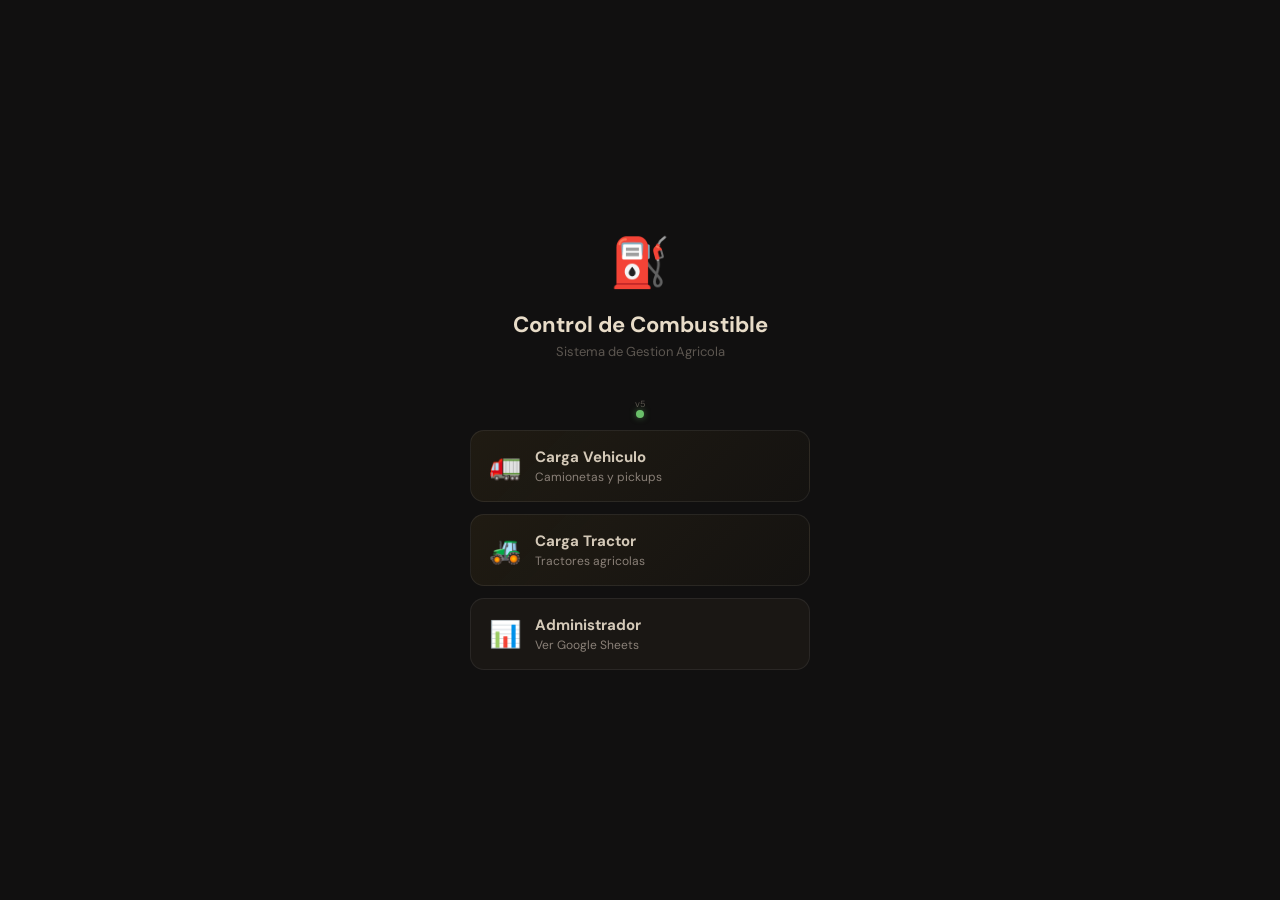
==== docs/index.html @ e3cd115c "Add performance alerts, better GPS, real Sheet link 1. Geolocation: uses watchPosition for GPS lock " ====
<!DOCTYPE html>
<html lang="es">
<head>
  <meta charset="UTF-8">
  <meta name="viewport" content="width=device-width, initial-scale=1.0, user-scalable=no">
  <meta name="theme-color" content="#d4a437">
  <meta name="apple-mobile-web-app-capable" content="yes">
  <meta name="apple-mobile-web-app-status-bar-style" content="black-translucent">
  <title>Control de Combustible</title>
  <link rel="manifest" href="manifest.json">
  <link rel="icon" href="icon.svg" type="image/svg+xml">
  <link rel="apple-touch-icon" href="icon-192.png">
  <link href="https://fonts.googleapis.com/css2?family=DM+Sans:wght@400;500;600;700&display=swap" rel="stylesheet">
  <link rel="stylesheet" href="styles.css">
</head>
<body>

  <!-- ═══ PANTALLA: Seleccionar Rol ═══ -->
  <div id="screen-role" class="screen active">
    <div class="role-container">
      <div class="role-logo">&#9981;</div>
      <h1 class="role-title">Control de Combustible</h1>
      <p class="role-subtitle">Sistema de Gestion Agricola</p>
      <p style="font-size:9px;color:#5c5650;margin-top:2px" id="app-version">v5</p>
      <div class="status-bar">
        <span id="status-dot" class="status-dot online" title="Conectado"></span>
        <span id="queue-badge" class="queue-badge hidden">0 pendientes</span>
      </div>
      <div class="role-buttons">
        <button class="role-btn role-btn--primary" onclick="selectRole('vehicle')">
          <span class="role-btn-icon">&#x1F69B;</span>
          <div><div class="role-btn-title">Carga Vehiculo</div><div class="role-btn-desc">Camionetas y pickups</div></div>
        </button>
        <button class="role-btn role-btn--primary" onclick="selectRole('tractor')">
          <span class="role-btn-icon">&#x1F69C;</span>
          <div><div class="role-btn-title">Carga Tractor</div><div class="role-btn-desc">Tractores agricolas</div></div>
        </button>
        <button class="role-btn role-btn--secondary" onclick="showPinDialog()">
          <span class="role-btn-icon">&#x1F4CA;</span>
          <div><div class="role-btn-title">Administrador</div><div class="role-btn-desc">Ver Google Sheets</div></div>
        </button>
      </div>
      <!-- PIN dialog -->
      <div id="pin-dialog" class="pin-dialog hidden">
        <div class="pin-label">PIN de administrador</div>
        <input type="password" id="pin-input" inputmode="numeric" maxlength="6" placeholder="----" class="pin-input" onkeydown="if(event.key==='Enter')tryPin()">
        <div id="pin-error" class="pin-error hidden">PIN incorrecto</div>
        <div class="pin-actions">
          <button class="btn btn--outline" onclick="hidePinDialog()">Cancelar</button>
          <button class="btn btn--gold" onclick="tryPin()">Entrar</button>
        </div>
      </div>
    </div>
  </div>

  <!-- ═══ PANTALLA: Operador Vehiculo ═══ -->
  <div id="screen-vehicle" class="screen">
    <header class="topbar">
      <div class="topbar-left">
        <span class="topbar-icon">&#x1F69B;</span>
        <div><div class="topbar-title">Carga Vehiculo</div><div class="topbar-sub">Control de Combustible</div></div>
      </div>
      <button class="btn btn--outline btn--sm" onclick="goHome()">Salir</button>
    </header>
    <div class="content">
      <!-- Paso 1: Operador y vehiculo -->
      <div class="card fade-up">
        <div class="step-header"><div class="step-num">1</div><div class="step-title">Quien eres y que camioneta?</div></div>
        <div class="form-group">
          <label class="label">Tu nombre</label>
          <select id="v-operator" class="input" onchange="vehicleStep1Check()"><option value="">Selecciona...</option></select>
        </div>
        <div class="form-group">
          <label class="label">Camioneta</label>
          <select id="v-vehicle" class="input" onchange="onVehicleChange()"><option value="">Selecciona...</option></select>
        </div>
      </div>
      <!-- Paso 2: Foto ticket -->
      <div id="v-step2" class="card fade-up hidden">
        <div class="step-header"><div class="step-num">2</div><div class="step-title">Foto del ticket</div></div>
        <div id="v-photo-area" class="photo-area" onclick="document.getElementById('v-file').click()">
          <input type="file" id="v-file" accept="image/*" capture="environment" style="display:none" onchange="handleVehiclePhoto(this)">
          <div id="v-photo-empty" class="photo-empty">
            <div class="photo-icon">&#x1F4F8;</div>
            <div class="photo-cta">Toca para tomar foto</div>
            <div class="photo-hint">La IA lee los datos automaticamente</div>
          </div>
          <div id="v-photo-preview" class="photo-preview hidden">
            <img id="v-preview-img" class="photo-thumb" alt="ticket">
            <div id="v-scan-status" class="scan-status"></div>
          </div>
        </div>
        <button id="v-continue-btn" class="btn btn--gold btn--full hidden" onclick="vehicleGoStep3()">Continuar &rarr;</button>
        <!-- Manual entry fallback -->
        <button id="v-manual-btn" class="btn btn--outline btn--full mt-12" onclick="toggleManualEntry()" style="font-size:13px">Ingresar datos manualmente</button>
        <div id="v-manual-fields" class="hidden mt-12">
          <div class="form-row">
            <div class="form-group"><label class="label">Gasolinera</label><input type="text" id="v-station" class="input" placeholder="Ej: Pemex Tala"></div>
            <div class="form-group"><label class="label">Combustible</label>
              <select id="v-fuelType" class="input"><option value="magna">Magna</option><option value="premium">Premium</option><option value="diesel">Diesel</option></select>
            </div>
          </div>
          <div class="form-row">
            <div class="form-group"><label class="label">Litros</label><input type="number" id="v-liters" class="input" inputmode="decimal" step="0.1" placeholder="45.5"></div>
            <div class="form-group"><label class="label">Precio/Litro</label><input type="number" id="v-price" class="input" inputmode="decimal" step="0.01" placeholder="24.51"></div>
          </div>
          <div class="form-group"><label class="label">Total $</label><input type="number" id="v-total" class="input" inputmode="decimal" step="0.01" placeholder="1115.25"></div>
          <button class="btn btn--gold btn--full mt-12" onclick="applyManualVehicle()">Aplicar datos &rarr;</button>
        </div>
      </div>
      <!-- Paso 3: Odometro -->
      <div id="v-step3" class="card fade-up hidden">
        <div class="step-header"><div class="step-num">3</div><div class="step-title">Km del odometro</div></div>
        <div id="v-km-loading" class="info-box hidden">Consultando ultimo registro...</div>
        <div id="v-km-prev-box" class="info-box info-box--green hidden">Ultimo registro: <strong id="v-km-prev-val"></strong></div>
        <div id="v-km-first" class="info-box info-box--blue hidden">Primer registro de esta camioneta</div>
        <div class="form-group">
          <label class="label">Km actual</label>
          <input type="number" id="v-km" class="input input--big" inputmode="numeric" placeholder="Ej: 85420" oninput="vehicleValidateKm()">
        </div>
        <div id="v-km-error" class="error-msg hidden"></div>
        <div id="v-geo" class="geo-tag hidden"></div>
        <button id="v-save-btn" class="btn btn--gold btn--full btn--lg mt-16" disabled onclick="saveVehicle()">Completa todos los pasos</button>
      </div>
    </div>
  </div>

  <!-- ═══ PANTALLA: Operador Tractor ═══ -->
  <div id="screen-tractor" class="screen">
    <header class="topbar">
      <div class="topbar-left">
        <span class="topbar-icon">&#x1F69C;</span>
        <div><div class="topbar-title">Carga Tractor</div><div class="topbar-sub">Control de Combustible</div></div>
      </div>
      <button class="btn btn--outline btn--sm" onclick="goHome()">Salir</button>
    </header>
    <div class="content">
      <!-- Paso 1 -->
      <div class="card fade-up">
        <div class="step-header"><div class="step-num">1</div><div class="step-title">Quien eres y que tractor?</div></div>
        <div class="form-group">
          <label class="label">Tu nombre</label>
          <select id="t-operator" class="input" onchange="tractorStep1Check()"><option value="">Selecciona...</option></select>
        </div>
        <div class="form-group">
          <label class="label">Tractor</label>
          <select id="t-tractor" class="input" onchange="onTractorChange()"><option value="">Selecciona...</option></select>
        </div>
      </div>
      <!-- Paso 2 -->
      <div id="t-step2" class="card fade-up hidden">
        <div class="step-header"><div class="step-num">2</div><div class="step-title">Combustible y horometro</div></div>
        <div class="form-row">
          <div class="form-group"><label class="label">Litros cargados</label><input type="number" id="t-liters" class="input" inputmode="decimal" step="0.1" placeholder="Ej: 45.5" oninput="tractorCalcTotal()"></div>
          <div class="form-group"><label class="label">Precio diesel ($/L)</label><input type="number" id="t-price" class="input" inputmode="decimal" step="0.01" placeholder="Ej: 24.50" oninput="tractorCalcTotal()"></div>
        </div>
        <div id="t-total-box" class="cost-box hidden">
          <span class="cost-label">Costo total</span>
          <span id="t-total-val" class="cost-value"></span>
        </div>
        <div class="divider"></div>
        <div id="t-hr-loading" class="info-box hidden">Consultando ultimo horometro...</div>
        <div id="t-hr-prev-box" class="info-box info-box--green hidden">Ultimo horometro: <strong id="t-hr-prev-val"></strong></div>
        <div id="t-hr-first" class="info-box info-box--blue hidden">Primer registro de este tractor</div>
        <div class="form-group">
          <label class="label">Horometro actual</label>
          <input type="number" id="t-hr" class="input input--big" inputmode="decimal" step="0.1" placeholder="Ej: 1250.5" oninput="tractorValidateHr()">
        </div>
        <div id="t-hr-error" class="error-msg hidden"></div>
        <div id="t-stats" class="stats-row hidden">
          <div class="stat"><div class="stat-label">Hrs trabajadas</div><div id="t-stat-hrs" class="stat-val"></div></div>
          <div class="stat"><div class="stat-label">Consumo</div><div id="t-stat-lph" class="stat-val stat-val--orange"></div></div>
          <div class="stat"><div class="stat-label">Costo/hr</div><div id="t-stat-costhr" class="stat-val stat-val--blue"></div></div>
        </div>
        <div id="t-geo" class="geo-tag hidden"></div>
        <button id="t-save-btn" class="btn btn--gold btn--full btn--lg mt-16" disabled onclick="saveTractor()">Completa todos los campos</button>
      </div>
    </div>
  </div>

  <!-- ═══ PANTALLA: Admin ═══ -->
  <div id="screen-admin" class="screen">
    <div class="center-container">
      <div class="admin-icon">&#x1F4CA;</div>
      <h2 class="admin-title">Panel de Administrador</h2>
      <p class="admin-desc">Todos los datos se guardan directamente en Google Sheets. Ahi puedes ver el historial completo, crear graficas, filtrar por vehiculo, operador o fecha, y ver las alertas de rendimiento.</p>
      <p class="admin-legend"><span class="legend-green">Verde</span> = normal, <span class="legend-red">Rojo</span> = bajo rendimiento, <span class="legend-purple">Morado</span> = sospechoso.</p>
      <a id="admin-sheets-link" href="https://docs.google.com/spreadsheets/d/1sVFdHmkCRc_uP7A-TU8l70p5e4DJlM_Be8Zr-iEj97k/edit" target="_blank" rel="noopener" class="btn btn--gold btn--lg">Abrir Google Sheets</a>
      <button class="btn btn--outline mt-16" onclick="goHome()">&larr; Volver</button>
    </div>
  </div>

  <!-- ═══ PANTALLA: Exito ═══ -->
  <div id="screen-success" class="screen">
    <div class="center-container fade-up">
      <div class="success-icon">&#x2705;</div>
      <div class="success-title">Registro guardado!</div>
      <div class="success-desc">Los datos ya estan en Google Sheets</div>
      <div id="success-alert" class="hidden"></div>
      <div class="success-hint">Puedes registrar otra carga o salir</div>
      <div class="success-actions">
        <button class="btn btn--gold" id="success-new-btn">Nueva Carga</button>
        <button class="btn btn--outline" onclick="goHome()">Salir</button>
      </div>
    </div>
  </div>

  <script src="app.js?v=9"></script>
</body>
</html>
---- docs/styles.css ----
/* ═══ RESET & BASE ═══ */
*, *::before, *::after { box-sizing: border-box; margin: 0; padding: 0; }
html { font-size: 16px; -webkit-tap-highlight-color: transparent; }
body { font-family: 'DM Sans', sans-serif; background: #111010; color: #d4c9b8; min-height: 100vh; overflow-x: hidden; }
select option { background: #1a1714; color: #d4c9b8; }
input:focus, select:focus { border-color: rgba(212,164,55,0.45) !important; outline: none; }
::-webkit-scrollbar { width: 5px; }
::-webkit-scrollbar-thumb { background: rgba(255,255,255,0.1); border-radius: 3px; }

/* ═══ ANIMATIONS ═══ */
@keyframes fadeUp { from { opacity: 0; transform: translateY(12px); } to { opacity: 1; transform: translateY(0); } }
@keyframes pulse { 0%,100% { opacity: .4; } 50% { opacity: 1; } }
@keyframes spin { to { transform: rotate(360deg); } }
.fade-up { animation: fadeUp .35s ease; }
.hidden { display: none !important; }

/* ═══ SCREENS ═══ */
.screen { display: none; min-height: 100vh; }
.screen.active { display: block; }

/* ═══ ROLE SELECT ═══ */
.role-container { min-height: 100vh; display: flex; flex-direction: column; align-items: center; justify-content: center; padding: 24px; }
.role-logo { font-size: 48px; margin-bottom: 16px; }
.role-title { color: #e8dcc8; font-size: 22px; font-weight: 700; margin-bottom: 4px; text-align: center; }
.role-subtitle { color: #5c5650; font-size: 13px; margin-bottom: 36px; text-align: center; }
.role-buttons { display: flex; flex-direction: column; gap: 12px; width: 100%; max-width: 340px; }
.role-btn { padding: 16px 18px; border-radius: 14px; border: 1.5px solid rgba(255,255,255,0.07); color: #d4c9b8; font-size: 15px; font-weight: 700; cursor: pointer; text-align: left; display: flex; align-items: center; gap: 14px; font-family: inherit; transition: transform .15s, border-color .2s; }
.role-btn:active { transform: scale(0.97); }
.role-btn--primary { background: linear-gradient(135deg, rgba(212,164,55,0.08), rgba(212,164,55,0.02)); }
.role-btn--secondary { background: #1a1714; }
.role-btn-icon { font-size: 26px; flex-shrink: 0; }
.role-btn-title { font-size: 15px; }
.role-btn-desc { font-size: 12px; font-weight: 400; color: #8a8078; margin-top: 2px; }

/* PIN Dialog */
.pin-dialog { width: 100%; max-width: 300px; margin-top: 24px; animation: fadeUp .3s ease; }
.pin-label { font-size: 13px; color: #8a8078; margin-bottom: 14px; text-align: center; }
.pin-input { width: 100%; padding: 14px; background: rgba(255,255,255,0.045); border: 1px solid rgba(255,255,255,0.07); border-radius: 10px; color: #d4c9b8; font-size: 28px; font-family: inherit; letter-spacing: 8px; text-align: center; outline: none; }
.pin-input.error { border-color: #d45050; }
.pin-error { text-align: center; color: #d45050; font-size: 13px; margin-top: 8px; }
.pin-actions { display: flex; gap: 10px; margin-top: 14px; }
.pin-actions .btn { flex: 1; }

/* ═══ TOP BAR ═══ */
.topbar { padding: 14px 18px; border-bottom: 1px solid rgba(255,255,255,0.07); background: rgba(0,0,0,0.25); display: flex; align-items: center; justify-content: space-between; position: sticky; top: 0; z-index: 10; }
.topbar-left { display: flex; align-items: center; gap: 10px; }
.topbar-icon { font-size: 20px; }
.topbar-title { font-size: 16px; font-weight: 700; color: #e8dcc8; }
.topbar-sub { font-size: 10px; color: #5c5650; }

/* ═══ CONTENT ═══ */
.content { padding: 20px 16px; max-width: 500px; margin: 0 auto; }

/* ═══ CARDS ═══ */
.card { background: #1a1714; border: 1px solid rgba(255,255,255,0.07); border-radius: 14px; padding: 20px; margin-bottom: 16px; }

/* ═══ STEP HEADER ═══ */
.step-header { display: flex; align-items: center; gap: 10px; margin-bottom: 16px; }
.step-num { width: 30px; height: 30px; border-radius: 50%; display: flex; align-items: center; justify-content: center; background: linear-gradient(135deg, #b8860b, #d4a437); color: #1a1612; font-size: 14px; font-weight: 700; flex-shrink: 0; }
.step-title { font-size: 15px; font-weight: 700; color: #e8dcc8; }

/* ═══ FORMS ═══ */
.form-group { margin-bottom: 14px; }
.form-group:last-child { margin-bottom: 0; }
.form-row { display: grid; grid-template-columns: 1fr 1fr; gap: 12px; margin-bottom: 14px; }
.label { display: block; font-size: 10px; text-transform: uppercase; letter-spacing: 1.4px; color: #8a8078; margin-bottom: 7px; font-weight: 700; }
.input { width: 100%; padding: 12px 14px; background: rgba(255,255,255,0.045); border: 1px solid rgba(255,255,255,0.07); border-radius: 10px; color: #d4c9b8; font-size: 15px; font-family: inherit; outline: none; -webkit-appearance: none; }
.input--big { font-size: 22px; font-weight: 700; text-align: center; letter-spacing: 2px; }

/* ═══ BUTTONS ═══ */
.btn { padding: 13px 24px; border-radius: 10px; font-size: 14px; font-family: inherit; font-weight: 700; cursor: pointer; border: none; transition: transform .1s, opacity .2s; }
.btn:active { transform: scale(0.97); }
.btn:disabled { opacity: 0.4; cursor: not-allowed; }
.btn--gold { background: linear-gradient(135deg, #b8860b, #d4a437); color: #1a1612; }
.btn--outline { background: transparent; border: 1px solid rgba(255,255,255,0.07); color: #8a8078; }
.btn--full { width: 100%; }
.btn--lg { padding: 16px 32px; font-size: 16px; border-radius: 12px; }
.btn--sm { padding: 6px 14px; font-size: 12px; border-radius: 8px; }
.mt-12 { margin-top: 12px; }
.mt-16 { margin-top: 16px; }

/* ═══ PHOTO AREA ═══ */
.photo-area { border: 2px dashed rgba(212,164,55,0.2); border-radius: 12px; padding: 30px 20px; text-align: center; cursor: pointer; background: rgba(212,164,55,0.03); transition: border-color .2s; }
.photo-area.has-photo { border-color: rgba(106,191,106,0.3); background: rgba(106,191,106,0.03); padding: 14px; }
.photo-empty { }
.photo-icon { font-size: 42px; margin-bottom: 8px; }
.photo-cta { font-size: 15px; font-weight: 700; color: #d4a437; }
.photo-hint { font-size: 12px; color: #8a8078; margin-top: 4px; }
.photo-preview { display: flex; align-items: center; gap: 14px; text-align: left; }
.photo-thumb { width: 70px; height: 90px; object-fit: cover; border-radius: 8px; border: 1px solid rgba(255,255,255,0.07); flex-shrink: 0; }
.scan-status { flex: 1; }
.scan-scanning .scan-title { font-size: 14px; font-weight: 700; color: #d4a437; }
.scan-bar { margin-top: 8px; height: 3px; background: rgba(255,255,255,0.07); border-radius: 2px; overflow: hidden; }
.scan-bar-fill { width: 65%; height: 100%; background: #d4a437; border-radius: 2px; animation: pulse 1.5s infinite; }
.scan-ok .scan-title { font-size: 14px; font-weight: 700; color: #6abf6a; margin-bottom: 6px; }
.scan-data { font-size: 13px; color: #d4c9b8; line-height: 1.6; }
.scan-cost { font-weight: 700; color: #e0a64a; }
.scan-error { font-size: 13px; color: #d45050; }

/* ═══ INFO BOXES ═══ */
.info-box { padding: 10px 14px; border-radius: 8px; font-size: 13px; color: #8a8078; margin-bottom: 14px; background: rgba(255,255,255,0.03); }
.info-box--green { background: rgba(106,191,106,0.06); border: 1px solid rgba(106,191,106,0.1); }
.info-box--green strong { color: #6abf6a; }
.info-box--blue { background: rgba(90,170,212,0.06); border: 1px solid rgba(90,170,212,0.1); color: #5aaad4; }
.error-msg { padding: 8px 12px; background: rgba(212,80,80,0.08); border-radius: 6px; font-size: 13px; color: #d45050; margin-top: 10px; }

/* ═══ COST BOX ═══ */
.cost-box { padding: 10px 14px; background: rgba(224,166,74,0.06); border-radius: 8px; border: 1px solid rgba(224,166,74,0.1); margin-bottom: 16px; display: flex; align-items: center; justify-content: space-between; }
.cost-label { font-size: 12px; color: #8a8078; }
.cost-value { font-size: 20px; font-weight: 700; color: #e0a64a; }

/* ═══ DIVIDER ═══ */
.divider { border-top: 1px solid rgba(255,255,255,0.07); padding-top: 16px; margin-top: 4px; }

/* ═══ STATS ROW ═══ */
.stats-row { margin-top: 12px; padding: 10px 14px; background: rgba(106,191,106,0.06); border-radius: 8px; border: 1px solid rgba(106,191,106,0.12); display: flex; gap: 16px; }
.stat-label { font-size: 10px; color: #8a8078; }
.stat-val { font-size: 17px; font-weight: 700; color: #e8dcc8; }
.stat-val--orange { color: #e0a64a; }
.stat-val--blue { color: #5aaad4; }

/* ═══ GEO TAG ═══ */
.geo-tag { margin-top: 10px; font-size: 10px; color: #5c5650; }

/* ═══ ADMIN ═══ */
.center-container { min-height: 100vh; display: flex; flex-direction: column; align-items: center; justify-content: center; padding: 24px; text-align: center; max-width: 400px; margin: 0 auto; }
.admin-icon { font-size: 56px; margin-bottom: 16px; }
.admin-title { color: #e8dcc8; font-size: 20px; font-weight: 700; margin-bottom: 8px; }
.admin-desc { color: #8a8078; font-size: 14px; line-height: 1.6; margin-bottom: 24px; }
.admin-legend { color: #8a8078; font-size: 13px; margin-bottom: 32px; }
.legend-green { color: #6abf6a; }
.legend-red { color: #d45050; }
.legend-purple { color: #a07ad4; }

/* ═══ SUCCESS ═══ */
.success-icon { font-size: 64px; margin-bottom: 16px; }
.success-title { font-size: 22px; font-weight: 700; color: #6abf6a; margin-bottom: 8px; }
.success-desc { font-size: 14px; color: #8a8078; margin-bottom: 6px; }
.success-hint { font-size: 13px; color: #5c5650; margin-bottom: 32px; }
.success-actions { display: flex; gap: 12px; justify-content: center; }

/* ═══ STATUS BAR ═══ */
.status-bar { display: flex; align-items: center; gap: 8px; justify-content: center; margin-bottom: 12px; }
.status-dot { width: 8px; height: 8px; border-radius: 50%; display: inline-block; }
.status-dot.online { background: #6abf6a; box-shadow: 0 0 6px rgba(106,191,106,0.5); }
.status-dot.offline { background: #d45050; box-shadow: 0 0 6px rgba(212,80,80,0.5); }
.queue-badge { font-size: 11px; background: rgba(224,166,74,0.15); color: #e0a64a; padding: 3px 10px; border-radius: 12px; font-weight: 600; }

/* ═══ SAVING OVERLAY ═══ */
.saving-overlay { position: fixed; inset: 0; background: rgba(17,16,16,0.85); display: flex; align-items: center; justify-content: center; z-index: 100; }
.saving-spinner { width: 40px; height: 40px; border: 3px solid rgba(255,255,255,0.1); border-top-color: #d4a437; border-radius: 50%; animation: spin .8s linear infinite; }
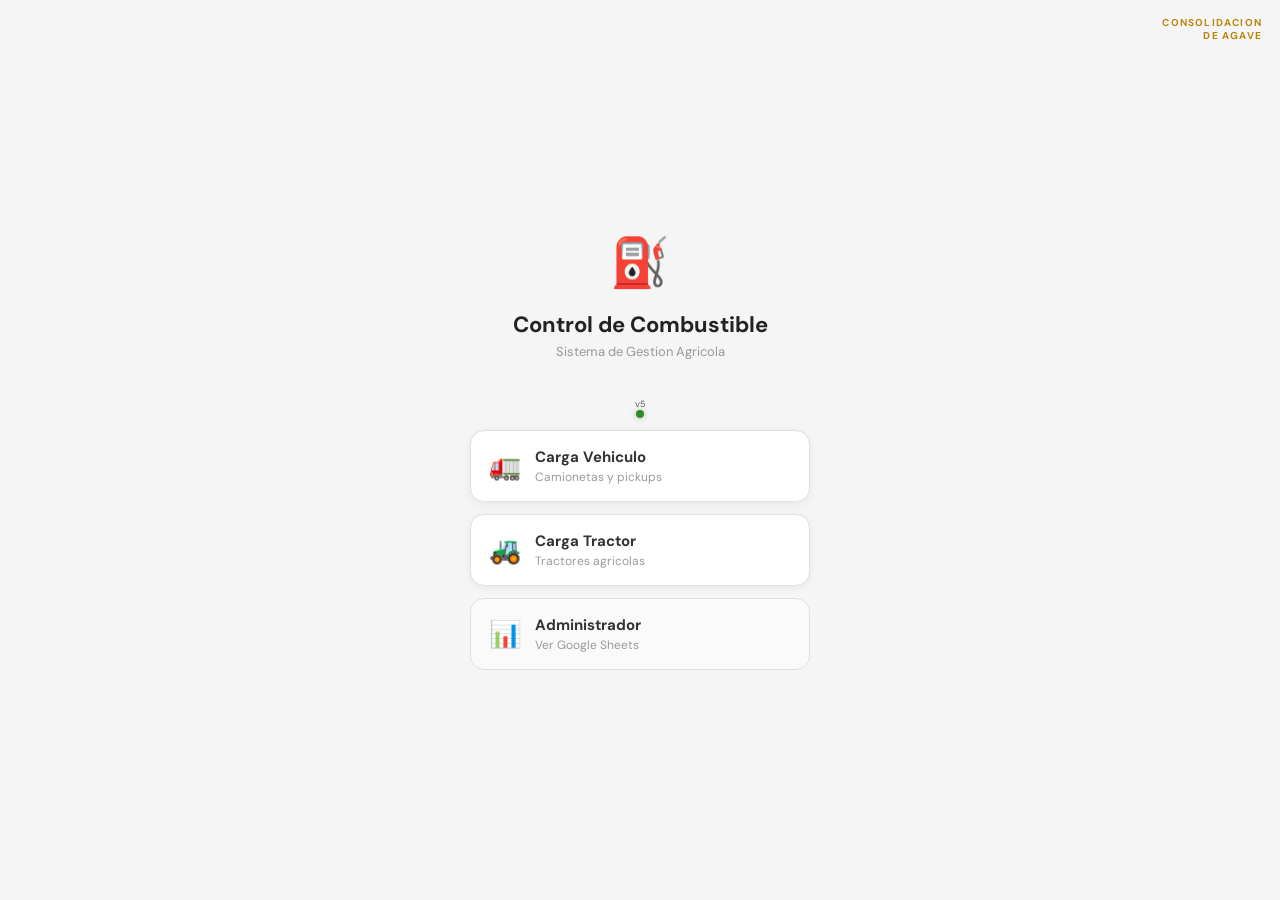
==== commit bac40957: "White theme + company logo + admin opens Sheet directly Design: - Full white/light theme (background" ====
--- a/docs/index.html
+++ b/docs/index.html
@@ -3,7 +3,7 @@
 <head>
   <meta charset="UTF-8">
   <meta name="viewport" content="width=device-width, initial-scale=1.0, user-scalable=no">
-  <meta name="theme-color" content="#d4a437">
+  <meta name="theme-color" content="#ffffff">
   <meta name="apple-mobile-web-app-capable" content="yes">
   <meta name="apple-mobile-web-app-status-bar-style" content="black-translucent">
   <title>Control de Combustible</title>
@@ -18,6 +18,7 @@
   <!-- ═══ PANTALLA: Seleccionar Rol ═══ -->
   <div id="screen-role" class="screen active">
     <div class="role-container">
+      <div class="company-header"><div class="company-name">Consolidacion<br>de Agave</div></div>
       <div class="role-logo">&#9981;</div>
       <h1 class="role-title">Control de Combustible</h1>
       <p class="role-subtitle">Sistema de Gestion Agricola</p>
@@ -60,7 +61,10 @@
         <span class="topbar-icon">&#x1F69B;</span>
         <div><div class="topbar-title">Carga Vehiculo</div><div class="topbar-sub">Control de Combustible</div></div>
       </div>
-      <button class="btn btn--outline btn--sm" onclick="goHome()">Salir</button>
+      <div>
+        <div class="topbar-company">Consolidacion de Agave</div>
+        <button class="btn btn--outline btn--sm" onclick="goHome()">Salir</button>
+      </div>
     </header>
     <div class="content">
       <!-- Paso 1: Operador y vehiculo -->
@@ -132,7 +136,10 @@
         <span class="topbar-icon">&#x1F69C;</span>
         <div><div class="topbar-title">Carga Tractor</div><div class="topbar-sub">Control de Combustible</div></div>
       </div>
-      <button class="btn btn--outline btn--sm" onclick="goHome()">Salir</button>
+      <div>
+        <div class="topbar-company">Consolidacion de Agave</div>
+        <button class="btn btn--outline btn--sm" onclick="goHome()">Salir</button>
+      </div>
     </header>
     <div class="content">
       <!-- Paso 1 -->
@@ -205,6 +212,6 @@
     </div>
   </div>
 
-  <script src="app.js?v=9"></script>
+  <script src="app.js?v=10"></script>
 </body>
 </html>
--- a/docs/styles.css
+++ b/docs/styles.css
@@ -1,11 +1,11 @@
 /* ═══ RESET & BASE ═══ */
 *, *::before, *::after { box-sizing: border-box; margin: 0; padding: 0; }
 html { font-size: 16px; -webkit-tap-highlight-color: transparent; }
-body { font-family: 'DM Sans', sans-serif; background: #111010; color: #d4c9b8; min-height: 100vh; overflow-x: hidden; }
-select option { background: #1a1714; color: #d4c9b8; }
-input:focus, select:focus { border-color: rgba(212,164,55,0.45) !important; outline: none; }
+body { font-family: 'DM Sans', sans-serif; background: #f5f5f5; color: #333; min-height: 100vh; overflow-x: hidden; }
+select option { background: #fff; color: #333; }
+input:focus, select:focus { border-color: #b8860b !important; outline: none; }
 ::-webkit-scrollbar { width: 5px; }
-::-webkit-scrollbar-thumb { background: rgba(255,255,255,0.1); border-radius: 3px; }
+::-webkit-scrollbar-thumb { background: rgba(0,0,0,0.15); border-radius: 3px; }
 
 /* ═══ ANIMATIONS ═══ */
 @keyframes fadeUp { from { opacity: 0; transform: translateY(12px); } to { opacity: 1; transform: translateY(0); } }
@@ -18,61 +18,66 @@
 .screen { display: none; min-height: 100vh; }
 .screen.active { display: block; }
 
+/* ═══ COMPANY HEADER ═══ */
+.company-header { position: absolute; top: 16px; right: 18px; text-align: right; }
+.company-name { font-size: 10px; font-weight: 700; text-transform: uppercase; letter-spacing: 1.2px; color: #b8860b; line-height: 1.3; }
+
 /* ═══ ROLE SELECT ═══ */
-.role-container { min-height: 100vh; display: flex; flex-direction: column; align-items: center; justify-content: center; padding: 24px; }
+.role-container { min-height: 100vh; display: flex; flex-direction: column; align-items: center; justify-content: center; padding: 24px; position: relative; }
 .role-logo { font-size: 48px; margin-bottom: 16px; }
-.role-title { color: #e8dcc8; font-size: 22px; font-weight: 700; margin-bottom: 4px; text-align: center; }
-.role-subtitle { color: #5c5650; font-size: 13px; margin-bottom: 36px; text-align: center; }
+.role-title { color: #222; font-size: 22px; font-weight: 700; margin-bottom: 4px; text-align: center; }
+.role-subtitle { color: #999; font-size: 13px; margin-bottom: 36px; text-align: center; }
 .role-buttons { display: flex; flex-direction: column; gap: 12px; width: 100%; max-width: 340px; }
-.role-btn { padding: 16px 18px; border-radius: 14px; border: 1.5px solid rgba(255,255,255,0.07); color: #d4c9b8; font-size: 15px; font-weight: 700; cursor: pointer; text-align: left; display: flex; align-items: center; gap: 14px; font-family: inherit; transition: transform .15s, border-color .2s; }
+.role-btn { padding: 16px 18px; border-radius: 14px; border: 1.5px solid #e0e0e0; color: #333; font-size: 15px; font-weight: 700; cursor: pointer; text-align: left; display: flex; align-items: center; gap: 14px; font-family: inherit; transition: transform .15s, border-color .2s, box-shadow .2s; }
 .role-btn:active { transform: scale(0.97); }
-.role-btn--primary { background: linear-gradient(135deg, rgba(212,164,55,0.08), rgba(212,164,55,0.02)); }
-.role-btn--secondary { background: #1a1714; }
+.role-btn--primary { background: #fff; box-shadow: 0 2px 8px rgba(0,0,0,0.06); }
+.role-btn--secondary { background: #fafafa; }
 .role-btn-icon { font-size: 26px; flex-shrink: 0; }
 .role-btn-title { font-size: 15px; }
-.role-btn-desc { font-size: 12px; font-weight: 400; color: #8a8078; margin-top: 2px; }
+.role-btn-desc { font-size: 12px; font-weight: 400; color: #999; margin-top: 2px; }
 
 /* PIN Dialog */
 .pin-dialog { width: 100%; max-width: 300px; margin-top: 24px; animation: fadeUp .3s ease; }
-.pin-label { font-size: 13px; color: #8a8078; margin-bottom: 14px; text-align: center; }
-.pin-input { width: 100%; padding: 14px; background: rgba(255,255,255,0.045); border: 1px solid rgba(255,255,255,0.07); border-radius: 10px; color: #d4c9b8; font-size: 28px; font-family: inherit; letter-spacing: 8px; text-align: center; outline: none; }
+.pin-label { font-size: 13px; color: #777; margin-bottom: 14px; text-align: center; }
+.pin-input { width: 100%; padding: 14px; background: #fff; border: 1.5px solid #ddd; border-radius: 10px; color: #333; font-size: 28px; font-family: inherit; letter-spacing: 8px; text-align: center; outline: none; }
 .pin-input.error { border-color: #d45050; }
 .pin-error { text-align: center; color: #d45050; font-size: 13px; margin-top: 8px; }
 .pin-actions { display: flex; gap: 10px; margin-top: 14px; }
 .pin-actions .btn { flex: 1; }
 
 /* ═══ TOP BAR ═══ */
-.topbar { padding: 14px 18px; border-bottom: 1px solid rgba(255,255,255,0.07); background: rgba(0,0,0,0.25); display: flex; align-items: center; justify-content: space-between; position: sticky; top: 0; z-index: 10; }
+.topbar { padding: 14px 18px; border-bottom: 1px solid #e8e8e8; background: #fff; display: flex; align-items: center; justify-content: space-between; position: sticky; top: 0; z-index: 10; box-shadow: 0 1px 4px rgba(0,0,0,0.05); }
 .topbar-left { display: flex; align-items: center; gap: 10px; }
 .topbar-icon { font-size: 20px; }
-.topbar-title { font-size: 16px; font-weight: 700; color: #e8dcc8; }
-.topbar-sub { font-size: 10px; color: #5c5650; }
+.topbar-title { font-size: 16px; font-weight: 700; color: #222; }
+.topbar-sub { font-size: 10px; color: #999; }
+.topbar-company { font-size: 9px; font-weight: 700; text-transform: uppercase; letter-spacing: 1px; color: #b8860b; text-align: right; line-height: 1.3; }
 
 /* ═══ CONTENT ═══ */
 .content { padding: 20px 16px; max-width: 500px; margin: 0 auto; }
 
 /* ═══ CARDS ═══ */
-.card { background: #1a1714; border: 1px solid rgba(255,255,255,0.07); border-radius: 14px; padding: 20px; margin-bottom: 16px; }
+.card { background: #fff; border: 1px solid #e8e8e8; border-radius: 14px; padding: 20px; margin-bottom: 16px; box-shadow: 0 2px 8px rgba(0,0,0,0.04); }
 
 /* ═══ STEP HEADER ═══ */
 .step-header { display: flex; align-items: center; gap: 10px; margin-bottom: 16px; }
-.step-num { width: 30px; height: 30px; border-radius: 50%; display: flex; align-items: center; justify-content: center; background: linear-gradient(135deg, #b8860b, #d4a437); color: #1a1612; font-size: 14px; font-weight: 700; flex-shrink: 0; }
-.step-title { font-size: 15px; font-weight: 700; color: #e8dcc8; }
+.step-num { width: 30px; height: 30px; border-radius: 50%; display: flex; align-items: center; justify-content: center; background: linear-gradient(135deg, #b8860b, #d4a437); color: #fff; font-size: 14px; font-weight: 700; flex-shrink: 0; }
+.step-title { font-size: 15px; font-weight: 700; color: #222; }
 
 /* ═══ FORMS ═══ */
 .form-group { margin-bottom: 14px; }
 .form-group:last-child { margin-bottom: 0; }
 .form-row { display: grid; grid-template-columns: 1fr 1fr; gap: 12px; margin-bottom: 14px; }
-.label { display: block; font-size: 10px; text-transform: uppercase; letter-spacing: 1.4px; color: #8a8078; margin-bottom: 7px; font-weight: 700; }
-.input { width: 100%; padding: 12px 14px; background: rgba(255,255,255,0.045); border: 1px solid rgba(255,255,255,0.07); border-radius: 10px; color: #d4c9b8; font-size: 15px; font-family: inherit; outline: none; -webkit-appearance: none; }
+.label { display: block; font-size: 10px; text-transform: uppercase; letter-spacing: 1.4px; color: #888; margin-bottom: 7px; font-weight: 700; }
+.input { width: 100%; padding: 12px 14px; background: #fff; border: 1.5px solid #ddd; border-radius: 10px; color: #333; font-size: 15px; font-family: inherit; outline: none; -webkit-appearance: none; }
 .input--big { font-size: 22px; font-weight: 700; text-align: center; letter-spacing: 2px; }
 
 /* ═══ BUTTONS ═══ */
 .btn { padding: 13px 24px; border-radius: 10px; font-size: 14px; font-family: inherit; font-weight: 700; cursor: pointer; border: none; transition: transform .1s, opacity .2s; }
 .btn:active { transform: scale(0.97); }
 .btn:disabled { opacity: 0.4; cursor: not-allowed; }
-.btn--gold { background: linear-gradient(135deg, #b8860b, #d4a437); color: #1a1612; }
-.btn--outline { background: transparent; border: 1px solid rgba(255,255,255,0.07); color: #8a8078; }
+.btn--gold { background: linear-gradient(135deg, #b8860b, #d4a437); color: #fff; }
+.btn--outline { background: #fff; border: 1.5px solid #ddd; color: #777; }
 .btn--full { width: 100%; }
 .btn--lg { padding: 16px 32px; font-size: 16px; border-radius: 12px; }
 .btn--sm { padding: 6px 14px; font-size: 12px; border-radius: 8px; }
@@ -80,72 +85,71 @@
 .mt-16 { margin-top: 16px; }
 
 /* ═══ PHOTO AREA ═══ */
-.photo-area { border: 2px dashed rgba(212,164,55,0.2); border-radius: 12px; padding: 30px 20px; text-align: center; cursor: pointer; background: rgba(212,164,55,0.03); transition: border-color .2s; }
-.photo-area.has-photo { border-color: rgba(106,191,106,0.3); background: rgba(106,191,106,0.03); padding: 14px; }
-.photo-empty { }
+.photo-area { border: 2px dashed #d4a43755; border-radius: 12px; padding: 30px 20px; text-align: center; cursor: pointer; background: #fdfaf3; transition: border-color .2s; }
+.photo-area.has-photo { border-color: rgba(106,191,106,0.4); background: #f6fdf6; padding: 14px; }
 .photo-icon { font-size: 42px; margin-bottom: 8px; }
-.photo-cta { font-size: 15px; font-weight: 700; color: #d4a437; }
-.photo-hint { font-size: 12px; color: #8a8078; margin-top: 4px; }
+.photo-cta { font-size: 15px; font-weight: 700; color: #b8860b; }
+.photo-hint { font-size: 12px; color: #999; margin-top: 4px; }
 .photo-preview { display: flex; align-items: center; gap: 14px; text-align: left; }
-.photo-thumb { width: 70px; height: 90px; object-fit: cover; border-radius: 8px; border: 1px solid rgba(255,255,255,0.07); flex-shrink: 0; }
+.photo-thumb { width: 70px; height: 90px; object-fit: cover; border-radius: 8px; border: 1px solid #e0e0e0; flex-shrink: 0; }
 .scan-status { flex: 1; }
-.scan-scanning .scan-title { font-size: 14px; font-weight: 700; color: #d4a437; }
-.scan-bar { margin-top: 8px; height: 3px; background: rgba(255,255,255,0.07); border-radius: 2px; overflow: hidden; }
+.scan-scanning .scan-title { font-size: 14px; font-weight: 700; color: #b8860b; }
+.scan-bar { margin-top: 8px; height: 3px; background: #eee; border-radius: 2px; overflow: hidden; }
 .scan-bar-fill { width: 65%; height: 100%; background: #d4a437; border-radius: 2px; animation: pulse 1.5s infinite; }
-.scan-ok .scan-title { font-size: 14px; font-weight: 700; color: #6abf6a; margin-bottom: 6px; }
-.scan-data { font-size: 13px; color: #d4c9b8; line-height: 1.6; }
-.scan-cost { font-weight: 700; color: #e0a64a; }
+.scan-ok .scan-title { font-size: 14px; font-weight: 700; color: #2d8a2d; margin-bottom: 6px; }
+.scan-data { font-size: 13px; color: #333; line-height: 1.6; }
+.scan-cost { font-weight: 700; color: #b8860b; }
 .scan-error { font-size: 13px; color: #d45050; }
 
 /* ═══ INFO BOXES ═══ */
-.info-box { padding: 10px 14px; border-radius: 8px; font-size: 13px; color: #8a8078; margin-bottom: 14px; background: rgba(255,255,255,0.03); }
-.info-box--green { background: rgba(106,191,106,0.06); border: 1px solid rgba(106,191,106,0.1); }
-.info-box--green strong { color: #6abf6a; }
-.info-box--blue { background: rgba(90,170,212,0.06); border: 1px solid rgba(90,170,212,0.1); color: #5aaad4; }
-.error-msg { padding: 8px 12px; background: rgba(212,80,80,0.08); border-radius: 6px; font-size: 13px; color: #d45050; margin-top: 10px; }
+.info-box { padding: 10px 14px; border-radius: 8px; font-size: 13px; color: #777; margin-bottom: 14px; background: #fafafa; border: 1px solid #eee; }
+.info-box--green { background: #f0faf0; border-color: #c8e6c8; }
+.info-box--green strong { color: #2d8a2d; }
+.info-box--blue { background: #f0f6fa; border-color: #b8d8e8; color: #2a7ab0; }
+.error-msg { padding: 8px 12px; background: #fdf0f0; border: 1px solid #f0c8c8; border-radius: 6px; font-size: 13px; color: #d45050; margin-top: 10px; }
 
 /* ═══ COST BOX ═══ */
-.cost-box { padding: 10px 14px; background: rgba(224,166,74,0.06); border-radius: 8px; border: 1px solid rgba(224,166,74,0.1); margin-bottom: 16px; display: flex; align-items: center; justify-content: space-between; }
-.cost-label { font-size: 12px; color: #8a8078; }
-.cost-value { font-size: 20px; font-weight: 700; color: #e0a64a; }
+.cost-box { padding: 10px 14px; background: #fdfaf3; border-radius: 8px; border: 1px solid #e8dcc0; margin-bottom: 16px; display: flex; align-items: center; justify-content: space-between; }
+.cost-label { font-size: 12px; color: #888; }
+.cost-value { font-size: 20px; font-weight: 700; color: #b8860b; }
 
 /* ═══ DIVIDER ═══ */
-.divider { border-top: 1px solid rgba(255,255,255,0.07); padding-top: 16px; margin-top: 4px; }
+.divider { border-top: 1px solid #eee; padding-top: 16px; margin-top: 4px; }
 
 /* ═══ STATS ROW ═══ */
-.stats-row { margin-top: 12px; padding: 10px 14px; background: rgba(106,191,106,0.06); border-radius: 8px; border: 1px solid rgba(106,191,106,0.12); display: flex; gap: 16px; }
-.stat-label { font-size: 10px; color: #8a8078; }
-.stat-val { font-size: 17px; font-weight: 700; color: #e8dcc8; }
-.stat-val--orange { color: #e0a64a; }
-.stat-val--blue { color: #5aaad4; }
+.stats-row { margin-top: 12px; padding: 10px 14px; background: #f0faf0; border-radius: 8px; border: 1px solid #c8e6c8; display: flex; gap: 16px; }
+.stat-label { font-size: 10px; color: #888; }
+.stat-val { font-size: 17px; font-weight: 700; color: #333; }
+.stat-val--orange { color: #b8860b; }
+.stat-val--blue { color: #2a7ab0; }
 
 /* ═══ GEO TAG ═══ */
-.geo-tag { margin-top: 10px; font-size: 10px; color: #5c5650; }
+.geo-tag { margin-top: 10px; font-size: 10px; color: #aaa; }
 
 /* ═══ ADMIN ═══ */
 .center-container { min-height: 100vh; display: flex; flex-direction: column; align-items: center; justify-content: center; padding: 24px; text-align: center; max-width: 400px; margin: 0 auto; }
 .admin-icon { font-size: 56px; margin-bottom: 16px; }
-.admin-title { color: #e8dcc8; font-size: 20px; font-weight: 700; margin-bottom: 8px; }
-.admin-desc { color: #8a8078; font-size: 14px; line-height: 1.6; margin-bottom: 24px; }
-.admin-legend { color: #8a8078; font-size: 13px; margin-bottom: 32px; }
-.legend-green { color: #6abf6a; }
+.admin-title { color: #222; font-size: 20px; font-weight: 700; margin-bottom: 8px; }
+.admin-desc { color: #666; font-size: 14px; line-height: 1.6; margin-bottom: 24px; }
+.admin-legend { color: #888; font-size: 13px; margin-bottom: 32px; }
+.legend-green { color: #2d8a2d; }
 .legend-red { color: #d45050; }
-.legend-purple { color: #a07ad4; }
+.legend-purple { color: #7b2cb8; }
 
 /* ═══ SUCCESS ═══ */
 .success-icon { font-size: 64px; margin-bottom: 16px; }
-.success-title { font-size: 22px; font-weight: 700; color: #6abf6a; margin-bottom: 8px; }
-.success-desc { font-size: 14px; color: #8a8078; margin-bottom: 6px; }
-.success-hint { font-size: 13px; color: #5c5650; margin-bottom: 32px; }
+.success-title { font-size: 22px; font-weight: 700; color: #2d8a2d; margin-bottom: 8px; }
+.success-desc { font-size: 14px; color: #666; margin-bottom: 6px; }
+.success-hint { font-size: 13px; color: #999; margin-bottom: 32px; }
 .success-actions { display: flex; gap: 12px; justify-content: center; }
 
 /* ═══ STATUS BAR ═══ */
 .status-bar { display: flex; align-items: center; gap: 8px; justify-content: center; margin-bottom: 12px; }
 .status-dot { width: 8px; height: 8px; border-radius: 50%; display: inline-block; }
-.status-dot.online { background: #6abf6a; box-shadow: 0 0 6px rgba(106,191,106,0.5); }
-.status-dot.offline { background: #d45050; box-shadow: 0 0 6px rgba(212,80,80,0.5); }
-.queue-badge { font-size: 11px; background: rgba(224,166,74,0.15); color: #e0a64a; padding: 3px 10px; border-radius: 12px; font-weight: 600; }
+.status-dot.online { background: #2d8a2d; box-shadow: 0 0 6px rgba(45,138,45,0.4); }
+.status-dot.offline { background: #d45050; box-shadow: 0 0 6px rgba(212,80,80,0.4); }
+.queue-badge { font-size: 11px; background: #fdfaf3; color: #b8860b; padding: 3px 10px; border-radius: 12px; font-weight: 600; border: 1px solid #e8dcc0; }
 
 /* ═══ SAVING OVERLAY ═══ */
-.saving-overlay { position: fixed; inset: 0; background: rgba(17,16,16,0.85); display: flex; align-items: center; justify-content: center; z-index: 100; }
-.saving-spinner { width: 40px; height: 40px; border: 3px solid rgba(255,255,255,0.1); border-top-color: #d4a437; border-radius: 50%; animation: spin .8s linear infinite; }
+.saving-overlay { position: fixed; inset: 0; background: rgba(255,255,255,0.85); display: flex; align-items: center; justify-content: center; z-index: 100; }
+.saving-spinner { width: 40px; height: 40px; border: 3px solid #eee; border-top-color: #d4a437; border-radius: 50%; animation: spin .8s linear infinite; }
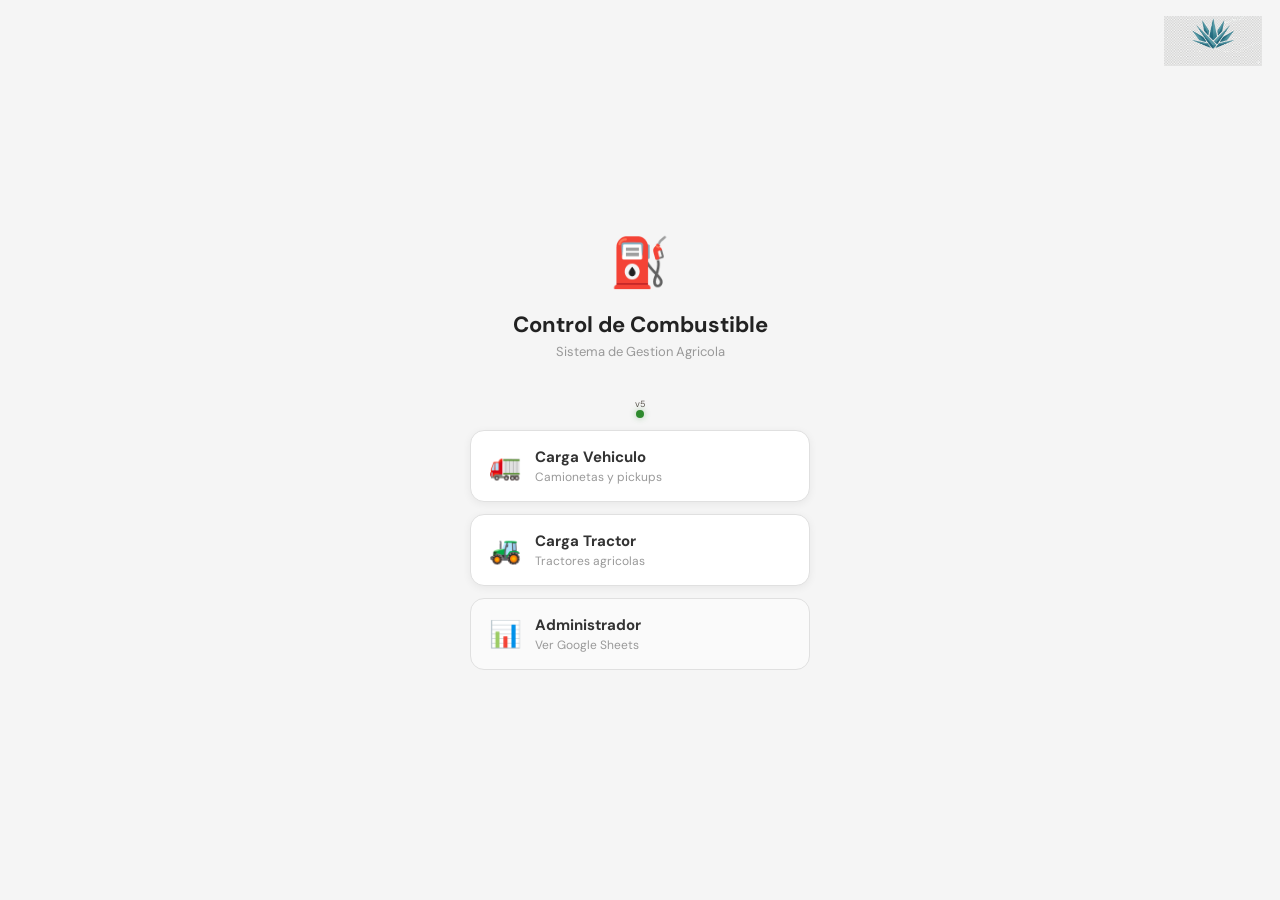
==== commit f18efee3: "Add company logo image + correct Sheet URL - Logo image (agave) in top-right of home screen and topb" ====
--- a/docs/index.html
+++ b/docs/index.html
@@ -18,7 +18,7 @@
   <!-- ═══ PANTALLA: Seleccionar Rol ═══ -->
   <div id="screen-role" class="screen active">
     <div class="role-container">
-      <div class="company-header"><div class="company-name">Consolidacion<br>de Agave</div></div>
+      <div class="company-header"><img src="Logo Consolidacion transparente.png" alt="Consolidacion de Agave" class="company-logo"></div>
       <div class="role-logo">&#9981;</div>
       <h1 class="role-title">Control de Combustible</h1>
       <p class="role-subtitle">Sistema de Gestion Agricola</p>
@@ -62,7 +62,7 @@
         <div><div class="topbar-title">Carga Vehiculo</div><div class="topbar-sub">Control de Combustible</div></div>
       </div>
       <div>
-        <div class="topbar-company">Consolidacion de Agave</div>
+        <img src="Logo Consolidacion transparente.png" alt="CDA" class="topbar-logo">
         <button class="btn btn--outline btn--sm" onclick="goHome()">Salir</button>
       </div>
     </header>
@@ -137,7 +137,7 @@
         <div><div class="topbar-title">Carga Tractor</div><div class="topbar-sub">Control de Combustible</div></div>
       </div>
       <div>
-        <div class="topbar-company">Consolidacion de Agave</div>
+        <img src="Logo Consolidacion transparente.png" alt="CDA" class="topbar-logo">
         <button class="btn btn--outline btn--sm" onclick="goHome()">Salir</button>
       </div>
     </header>
@@ -212,6 +212,6 @@
     </div>
   </div>
 
-  <script src="app.js?v=10"></script>
+  <script src="app.js?v=11"></script>
 </body>
 </html>
--- a/docs/styles.css
+++ b/docs/styles.css
@@ -20,7 +20,8 @@
 
 /* ═══ COMPANY HEADER ═══ */
 .company-header { position: absolute; top: 16px; right: 18px; text-align: right; }
-.company-name { font-size: 10px; font-weight: 700; text-transform: uppercase; letter-spacing: 1.2px; color: #b8860b; line-height: 1.3; }
+.company-logo { height: 50px; width: auto; }
+.topbar-logo { height: 32px; width: auto; }
 
 /* ═══ ROLE SELECT ═══ */
 .role-container { min-height: 100vh; display: flex; flex-direction: column; align-items: center; justify-content: center; padding: 24px; position: relative; }
@@ -51,7 +52,6 @@
 .topbar-icon { font-size: 20px; }
 .topbar-title { font-size: 16px; font-weight: 700; color: #222; }
 .topbar-sub { font-size: 10px; color: #999; }
-.topbar-company { font-size: 9px; font-weight: 700; text-transform: uppercase; letter-spacing: 1px; color: #b8860b; text-align: right; line-height: 1.3; }
 
 /* ═══ CONTENT ═══ */
 .content { padding: 20px 16px; max-width: 500px; margin: 0 auto; }
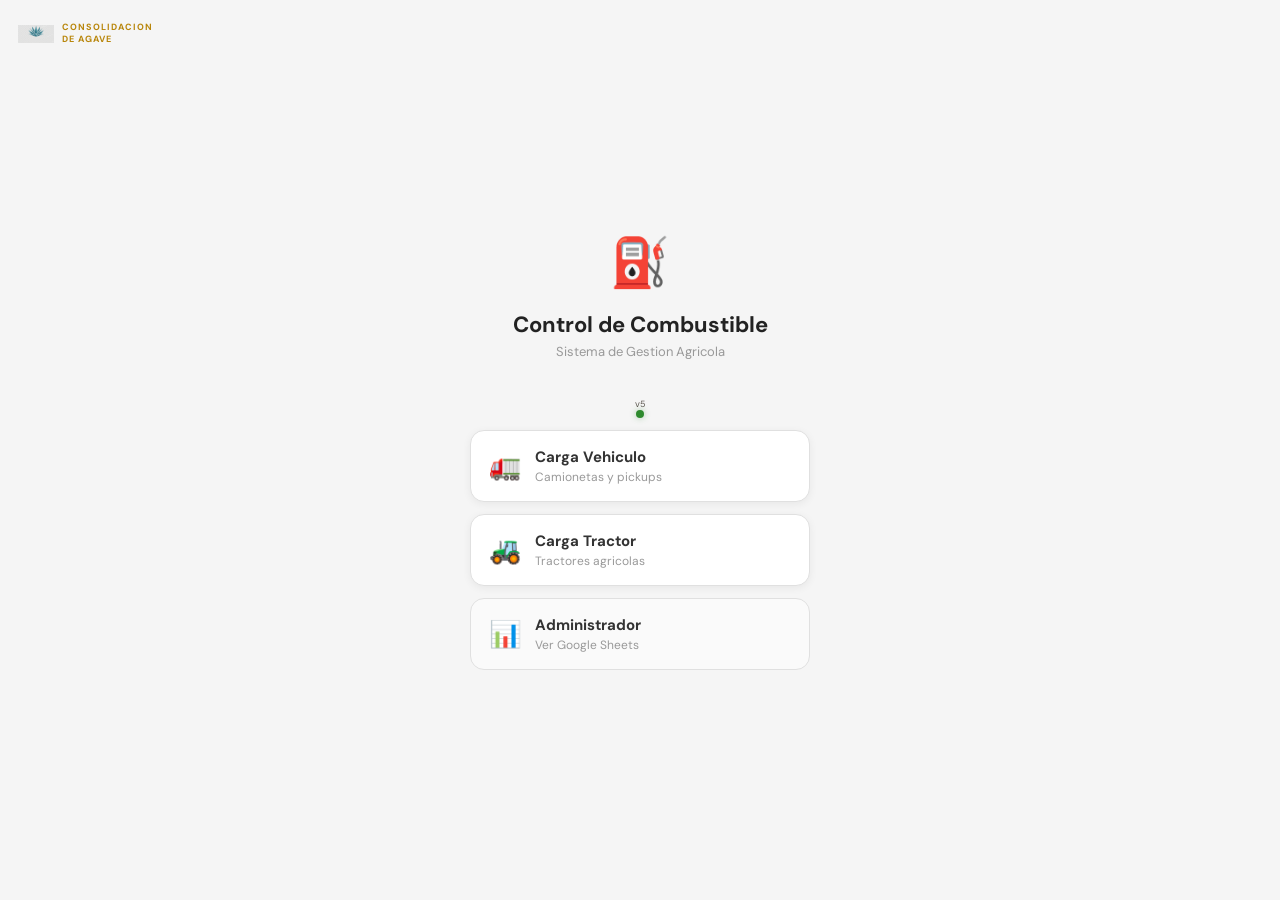
==== commit c3931049: "Fix logo: small top-left with company name text - Logo 36px in home screen, 28px in topbars - Positi" ====
--- a/docs/index.html
+++ b/docs/index.html
@@ -18,7 +18,7 @@
   <!-- ═══ PANTALLA: Seleccionar Rol ═══ -->
   <div id="screen-role" class="screen active">
     <div class="role-container">
-      <div class="company-header"><img src="Logo Consolidacion transparente.png" alt="Consolidacion de Agave" class="company-logo"></div>
+      <div class="company-header"><img src="Logo Consolidacion transparente.png" alt="" class="company-logo"><span class="company-name">Consolidacion<br>de Agave</span></div>
       <div class="role-logo">&#9981;</div>
       <h1 class="role-title">Control de Combustible</h1>
       <p class="role-subtitle">Sistema de Gestion Agricola</p>
@@ -62,7 +62,10 @@
         <div><div class="topbar-title">Carga Vehiculo</div><div class="topbar-sub">Control de Combustible</div></div>
       </div>
       <div>
-        <img src="Logo Consolidacion transparente.png" alt="CDA" class="topbar-logo">
+        <div style="display:flex;align-items:center;gap:6px">
+          <img src="Logo Consolidacion transparente.png" alt="" class="topbar-logo">
+          <span style="font-size:8px;font-weight:700;text-transform:uppercase;letter-spacing:0.8px;color:#b8860b;line-height:1.2">Consolidacion<br>de Agave</span>
+        </div>
         <button class="btn btn--outline btn--sm" onclick="goHome()">Salir</button>
       </div>
     </header>
@@ -137,7 +140,10 @@
         <div><div class="topbar-title">Carga Tractor</div><div class="topbar-sub">Control de Combustible</div></div>
       </div>
       <div>
-        <img src="Logo Consolidacion transparente.png" alt="CDA" class="topbar-logo">
+        <div style="display:flex;align-items:center;gap:6px">
+          <img src="Logo Consolidacion transparente.png" alt="" class="topbar-logo">
+          <span style="font-size:8px;font-weight:700;text-transform:uppercase;letter-spacing:0.8px;color:#b8860b;line-height:1.2">Consolidacion<br>de Agave</span>
+        </div>
         <button class="btn btn--outline btn--sm" onclick="goHome()">Salir</button>
       </div>
     </header>
@@ -212,6 +218,6 @@
     </div>
   </div>
 
-  <script src="app.js?v=11"></script>
+  <script src="app.js?v=12"></script>
 </body>
 </html>
--- a/docs/styles.css
+++ b/docs/styles.css
@@ -19,9 +19,10 @@
 .screen.active { display: block; }
 
 /* ═══ COMPANY HEADER ═══ */
-.company-header { position: absolute; top: 16px; right: 18px; text-align: right; }
-.company-logo { height: 50px; width: auto; }
-.topbar-logo { height: 32px; width: auto; }
+.company-header { position: absolute; top: 16px; left: 18px; display: flex; align-items: center; gap: 8px; }
+.company-logo { height: 36px; width: 36px; object-fit: contain; }
+.company-name { font-size: 9px; font-weight: 700; text-transform: uppercase; letter-spacing: 1px; color: #b8860b; line-height: 1.3; }
+.topbar-logo { height: 28px; width: 28px; object-fit: contain; }
 
 /* ═══ ROLE SELECT ═══ */
 .role-container { min-height: 100vh; display: flex; flex-direction: column; align-items: center; justify-content: center; padding: 24px; position: relative; }
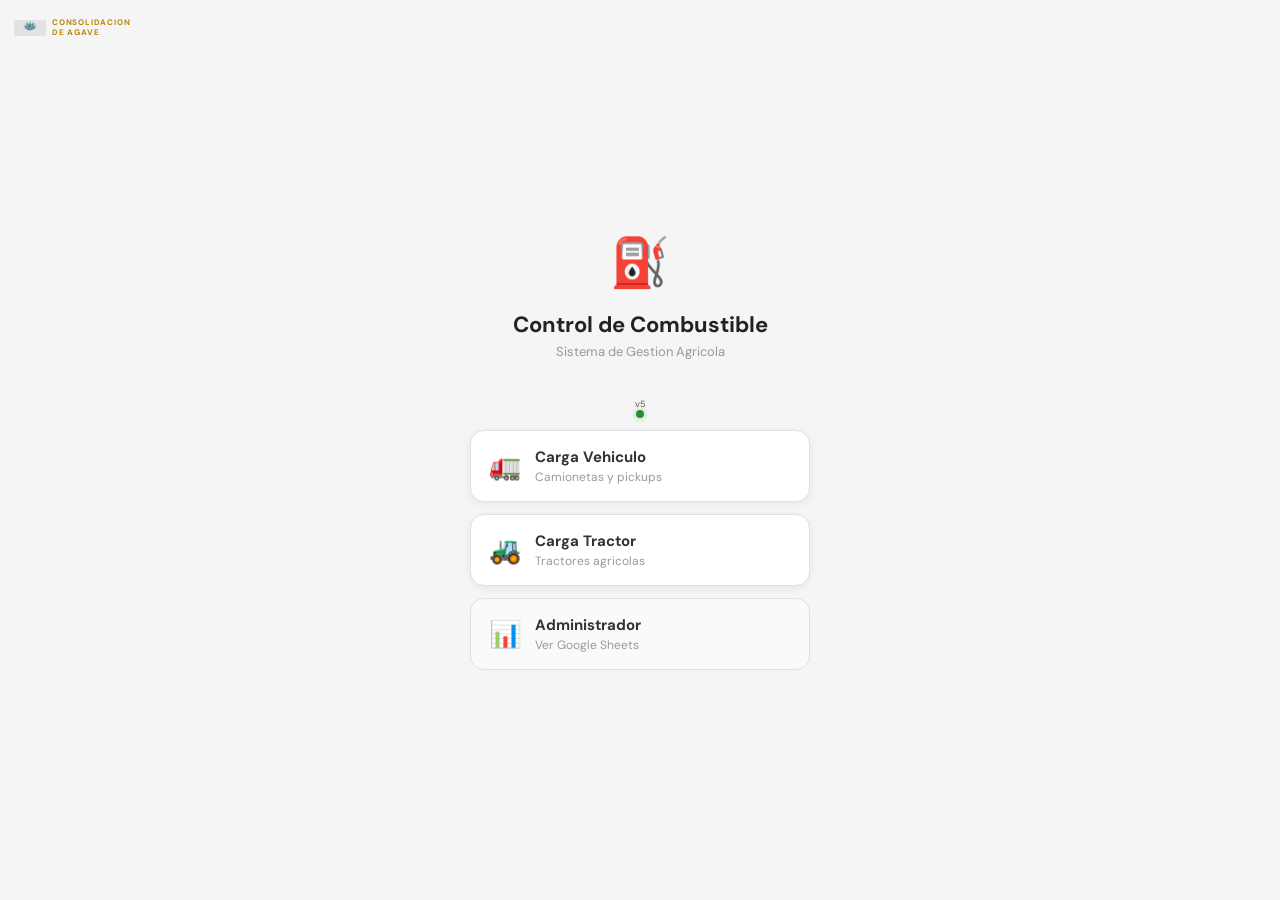
==== commit 113204d7: "Fix logo: force size with inline styles + width/height attributes Image was rendering at full 2511px" ====
--- a/docs/index.html
+++ b/docs/index.html
@@ -18,7 +18,10 @@
   <!-- ═══ PANTALLA: Seleccionar Rol ═══ -->
   <div id="screen-role" class="screen active">
     <div class="role-container">
-      <div class="company-header"><img src="Logo Consolidacion transparente.png" alt="" class="company-logo"><span class="company-name">Consolidacion<br>de Agave</span></div>
+      <div style="position:absolute;top:12px;left:14px;display:flex;align-items:center;gap:6px">
+        <img src="Logo Consolidacion transparente.png" alt="" width="32" height="32" style="width:32px;height:32px;object-fit:contain">
+        <span style="font-size:8px;font-weight:700;text-transform:uppercase;letter-spacing:0.8px;color:#b8860b;line-height:1.2">Consolidacion<br>de Agave</span>
+      </div>
       <div class="role-logo">&#9981;</div>
       <h1 class="role-title">Control de Combustible</h1>
       <p class="role-subtitle">Sistema de Gestion Agricola</p>
@@ -62,9 +65,9 @@
         <div><div class="topbar-title">Carga Vehiculo</div><div class="topbar-sub">Control de Combustible</div></div>
       </div>
       <div>
-        <div style="display:flex;align-items:center;gap:6px">
-          <img src="Logo Consolidacion transparente.png" alt="" class="topbar-logo">
-          <span style="font-size:8px;font-weight:700;text-transform:uppercase;letter-spacing:0.8px;color:#b8860b;line-height:1.2">Consolidacion<br>de Agave</span>
+        <div style="display:flex;align-items:center;gap:4px">
+          <img src="Logo Consolidacion transparente.png" alt="" width="24" height="24" style="width:24px;height:24px;object-fit:contain">
+          <span style="font-size:7px;font-weight:700;text-transform:uppercase;letter-spacing:0.6px;color:#b8860b;line-height:1.2">Consolidacion<br>de Agave</span>
         </div>
         <button class="btn btn--outline btn--sm" onclick="goHome()">Salir</button>
       </div>
@@ -140,9 +143,9 @@
         <div><div class="topbar-title">Carga Tractor</div><div class="topbar-sub">Control de Combustible</div></div>
       </div>
       <div>
-        <div style="display:flex;align-items:center;gap:6px">
-          <img src="Logo Consolidacion transparente.png" alt="" class="topbar-logo">
-          <span style="font-size:8px;font-weight:700;text-transform:uppercase;letter-spacing:0.8px;color:#b8860b;line-height:1.2">Consolidacion<br>de Agave</span>
+        <div style="display:flex;align-items:center;gap:4px">
+          <img src="Logo Consolidacion transparente.png" alt="" width="24" height="24" style="width:24px;height:24px;object-fit:contain">
+          <span style="font-size:7px;font-weight:700;text-transform:uppercase;letter-spacing:0.6px;color:#b8860b;line-height:1.2">Consolidacion<br>de Agave</span>
         </div>
         <button class="btn btn--outline btn--sm" onclick="goHome()">Salir</button>
       </div>
@@ -218,6 +221,6 @@
     </div>
   </div>
 
-  <script src="app.js?v=12"></script>
+  <script src="app.js?v=13"></script>
 </body>
 </html>
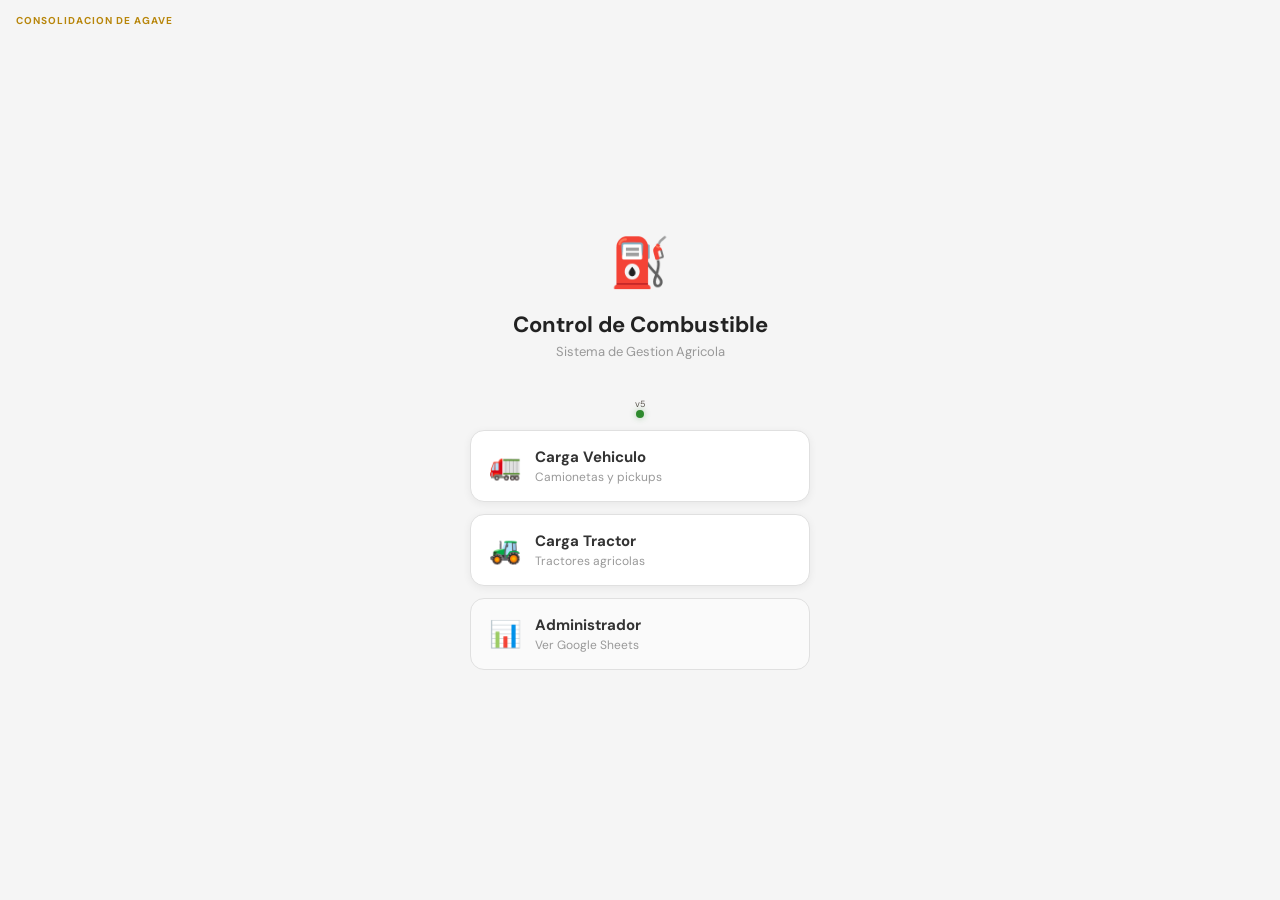
==== commit 387f7556: "Remove logo image, text only + force clear all SW caches - Removed logo PNG references (caused full-" ====
--- a/docs/index.html
+++ b/docs/index.html
@@ -18,10 +18,7 @@
   <!-- ═══ PANTALLA: Seleccionar Rol ═══ -->
   <div id="screen-role" class="screen active">
     <div class="role-container">
-      <div style="position:absolute;top:12px;left:14px;display:flex;align-items:center;gap:6px">
-        <img src="Logo Consolidacion transparente.png" alt="" width="32" height="32" style="width:32px;height:32px;object-fit:contain">
-        <span style="font-size:8px;font-weight:700;text-transform:uppercase;letter-spacing:0.8px;color:#b8860b;line-height:1.2">Consolidacion<br>de Agave</span>
-      </div>
+      <div style="position:absolute;top:14px;left:16px;font-size:10px;font-weight:700;text-transform:uppercase;letter-spacing:1px;color:#b8860b;line-height:1.3">Consolidacion de Agave</div>
       <div class="role-logo">&#9981;</div>
       <h1 class="role-title">Control de Combustible</h1>
       <p class="role-subtitle">Sistema de Gestion Agricola</p>
@@ -65,10 +62,7 @@
         <div><div class="topbar-title">Carga Vehiculo</div><div class="topbar-sub">Control de Combustible</div></div>
       </div>
       <div>
-        <div style="display:flex;align-items:center;gap:4px">
-          <img src="Logo Consolidacion transparente.png" alt="" width="24" height="24" style="width:24px;height:24px;object-fit:contain">
-          <span style="font-size:7px;font-weight:700;text-transform:uppercase;letter-spacing:0.6px;color:#b8860b;line-height:1.2">Consolidacion<br>de Agave</span>
-        </div>
+        <span style="font-size:8px;font-weight:700;text-transform:uppercase;letter-spacing:0.6px;color:#b8860b">Consolidacion de Agave</span>
         <button class="btn btn--outline btn--sm" onclick="goHome()">Salir</button>
       </div>
     </header>
@@ -143,10 +137,7 @@
         <div><div class="topbar-title">Carga Tractor</div><div class="topbar-sub">Control de Combustible</div></div>
       </div>
       <div>
-        <div style="display:flex;align-items:center;gap:4px">
-          <img src="Logo Consolidacion transparente.png" alt="" width="24" height="24" style="width:24px;height:24px;object-fit:contain">
-          <span style="font-size:7px;font-weight:700;text-transform:uppercase;letter-spacing:0.6px;color:#b8860b;line-height:1.2">Consolidacion<br>de Agave</span>
-        </div>
+        <span style="font-size:8px;font-weight:700;text-transform:uppercase;letter-spacing:0.6px;color:#b8860b">Consolidacion de Agave</span>
         <button class="btn btn--outline btn--sm" onclick="goHome()">Salir</button>
       </div>
     </header>
@@ -221,6 +212,11 @@
     </div>
   </div>
 
-  <script src="app.js?v=13"></script>
+  <script>
+  // Force clear all old caches on load
+  if ('caches' in window) { caches.keys().then(function(k) { k.forEach(function(n) { caches.delete(n); }); }); }
+  if ('serviceWorker' in navigator) { navigator.serviceWorker.getRegistrations().then(function(r) { r.forEach(function(sw) { sw.unregister(); }); }); }
+  </script>
+  <script src="app.js?v=14"></script>
 </body>
 </html>
